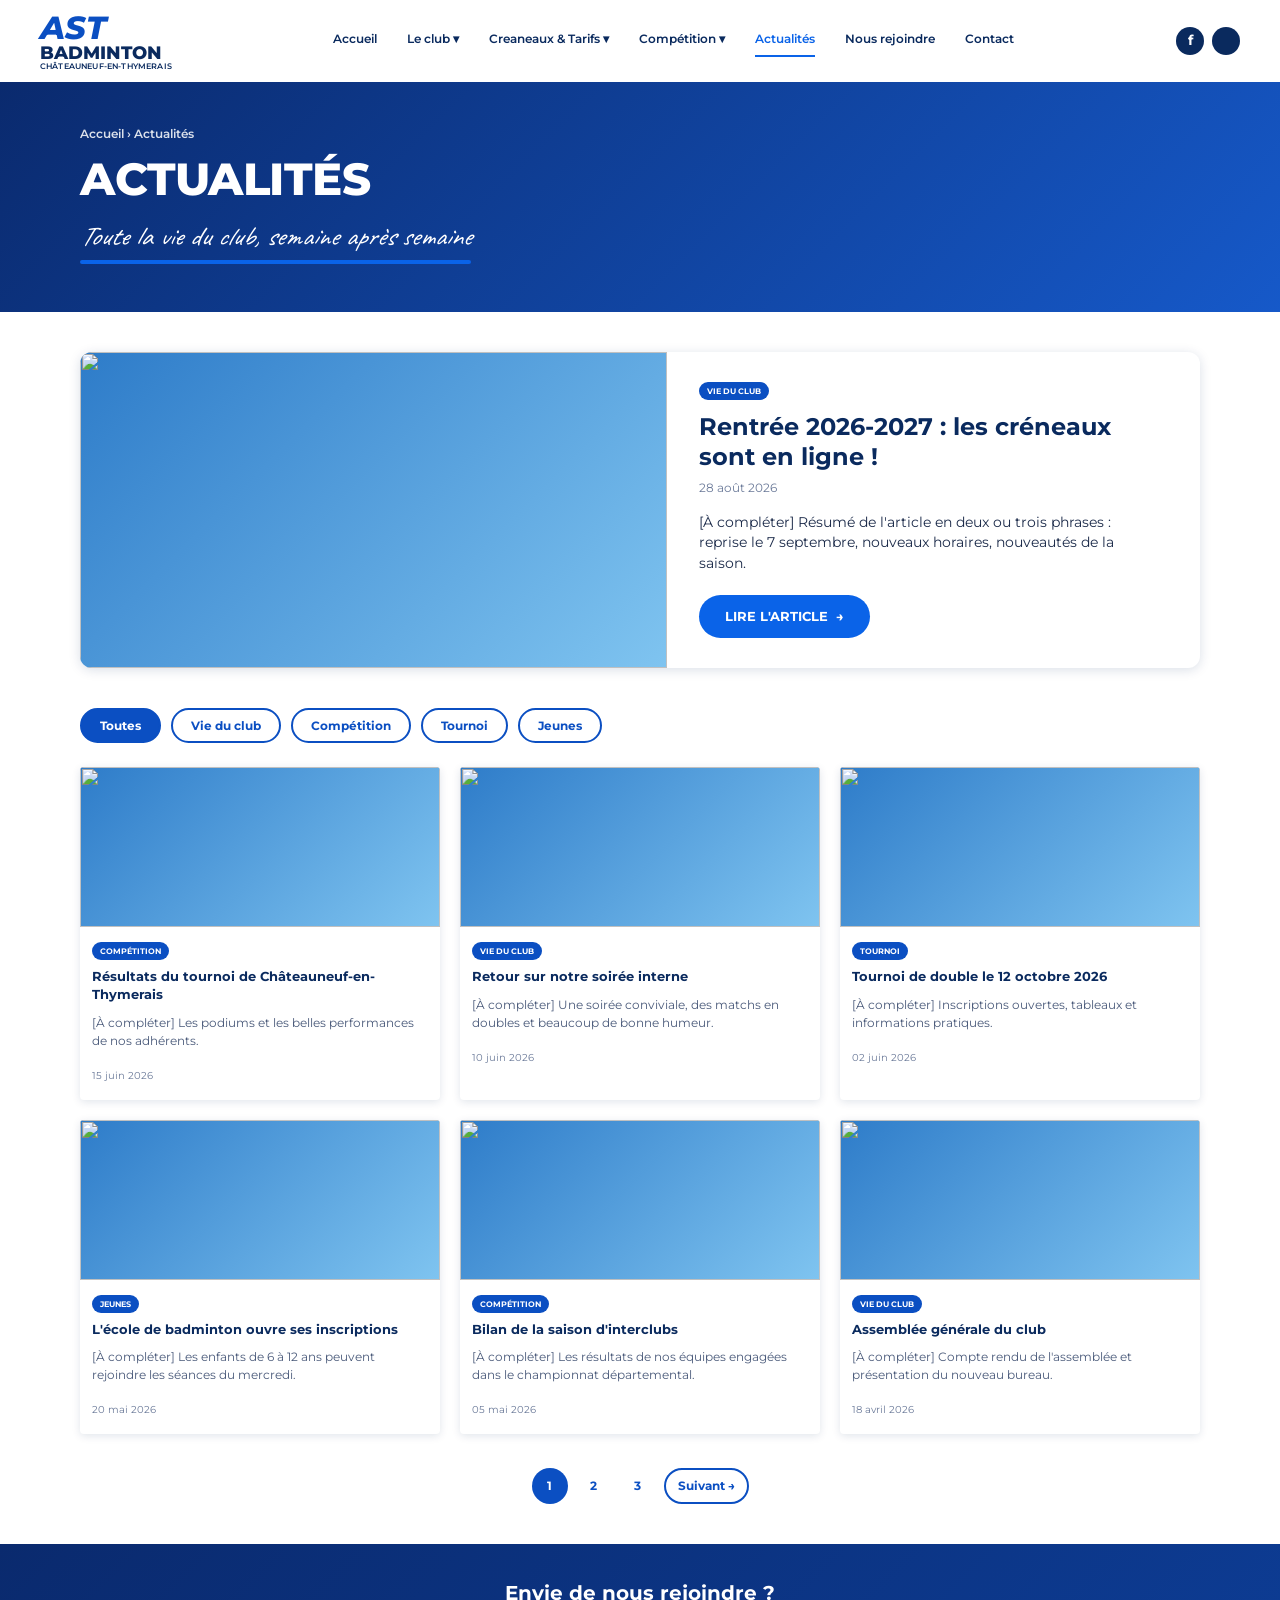
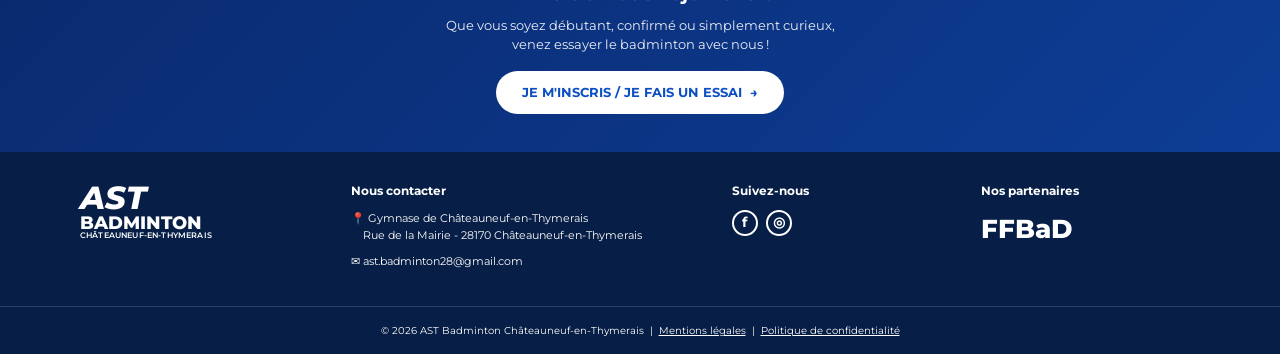
==== actualites.html @ b8cf5dce "ast bad" ====
<!DOCTYPE html>
<html lang="fr">
<head>
  <meta charset="UTF-8">
  <meta name="viewport" content="width=device-width, initial-scale=1">
  <title>AST Badminton – Châteauneuf-en-Thymerais</title>
  <link rel="preconnect" href="https://fonts.googleapis.com">
  <link rel="preconnect" href="https://fonts.gstatic.com" crossorigin>
  <link href="https://fonts.googleapis.com/css2?family=Montserrat:ital,wght@0,400;0,600;0,700;0,800;1,800&family=Caveat:wght@500;700&display=swap" rel="stylesheet">
  <link rel="stylesheet" href="style.css">
</head>
<body>

  <!-- ===== HEADER ===== -->
  <header class="header">
    <a href="#" class="logo">
      <span class="logo-text">
        <strong>AST</strong>
        <em>BADMINTON</em>
        <small>CHÂTEAUNEUF-EN-THYMERAIS</small>
      </span>
    </a>
    <nav class="nav">
      <a href="/index.html" >Accueil</a>
      <li class="dropdown">
        <a href="./leClub.html" class="dropbtn">Le club ▾</a>
        <ul class="dropdown-content">
          <li><a href="/historique.html">Historique</a></li>
          <li><a href="/equipe.html">L'équipe</a></li>
        </ul>
      </li>
      <li class="dropdown">
        <a href="cr-reguliers.html" class="dropbtn">Creaneaux & Tarifs ▾</a>
        <ul class="dropdown-content">
          <li><a href="/cr-reguliers.html">Créneaux réguliers</a></li>
          <li><a href="/cr-specifiques.html">Créneaux spécifiques</a></li>
          <li><a href="/tarifs.html">Tarifs</a></li>
        </ul>
      </li>
      <a href="/competition.html">Compétition ▾</a>
      <a href="/actualites.html" class="active">Actualités</a>
      <a href="/nousRejoindre.html">Nous rejoindre</a>
      <a href="/contact.html">Contact</a>
    </nav>
    <div class="socials">
      <a href="#" aria-label="Facebook">f</a>
      <a href="#" aria-label="Instagram"></a>
    </div>
  </header>

   <!-- ===== BANDEAU DE PAGE ===== -->
  <section class="page-hero">
    <div class="container">
      <p class="breadcrumb"><a href="index.html">Accueil</a> › Actualités</p>
      <h1>ACTUALITÉS</h1>
      <p class="page-hero-script">Toute la vie du club, semaine après semaine</p>
    </div>
  </section>
 
  <!-- ===== À LA UNE ===== -->
  <section class="featured container">
    <article class="featured-card">
      <img src="images/news1.jpg" alt="">
      <div class="featured-body">
        <span class="tag">VIE DU CLUB</span>
        <h2>Rentrée 2026-2027 : les créneaux sont en ligne !</h2>
        <time datetime="2026-08-28">28 août 2026</time>
        <p>[À compléter] Résumé de l'article en deux ou trois phrases : reprise le 7 septembre, nouveaux horaires, nouveautés de la saison.</p>
        <a href="cr-reguliers.html" class="btn btn-primary">LIRE L'ARTICLE &nbsp;→</a>
      </div>
    </article>
  </section>
 
  <!-- ===== FILTRES + LISTE ===== -->
  <section class="news-page container">
    <div class="filters" role="group" aria-label="Filtrer les actualités par catégorie">
      <button type="button" class="filter is-active" data-filter="all">Toutes</button>
      <button type="button" class="filter" data-filter="vie-du-club">Vie du club</button>
      <button type="button" class="filter" data-filter="competition">Compétition</button>
      <button type="button" class="filter" data-filter="tournoi">Tournoi</button>
      <button type="button" class="filter" data-filter="jeunes">Jeunes</button>
    </div>
 
    <div class="news-grid news-grid-3" id="news-list">
      <article class="card" data-category="competition">
        <img src="images/news2.jpg" alt="">
        <div class="card-body">
          <span class="tag">COMPÉTITION</span>
          <h4>Résultats du tournoi de Châteauneuf-en-Thymerais</h4>
          <p class="card-text">[À compléter] Les podiums et les belles performances de nos adhérents.</p>
          <time datetime="2026-06-15">15 juin 2026</time>
        </div>
      </article>
      <article class="card" data-category="vie-du-club">
        <img src="images/news3.jpg" alt="">
        <div class="card-body">
          <span class="tag">VIE DU CLUB</span>
          <h4>Retour sur notre soirée interne</h4>
          <p class="card-text">[À compléter] Une soirée conviviale, des matchs en doubles et beaucoup de bonne humeur.</p>
          <time datetime="2026-06-10">10 juin 2026</time>
        </div>
      </article>
      <article class="card" data-category="tournoi">
        <img src="images/news4.jpg" alt="">
        <div class="card-body">
          <span class="tag">TOURNOI</span>
          <h4>Tournoi de double le 12 octobre 2026</h4>
          <p class="card-text">[À compléter] Inscriptions ouvertes, tableaux et informations pratiques.</p>
          <time datetime="2026-06-02">02 juin 2026</time>
        </div>
      </article>
      <article class="card" data-category="jeunes">
        <img src="images/news5.jpg" alt="">
        <div class="card-body">
          <span class="tag">JEUNES</span>
          <h4>L'école de badminton ouvre ses inscriptions</h4>
          <p class="card-text">[À compléter] Les enfants de 6 à 12 ans peuvent rejoindre les séances du mercredi.</p>
          <time datetime="2026-05-20">20 mai 2026</time>
        </div>
      </article>
      <article class="card" data-category="competition">
        <img src="images/news6.jpg" alt="">
        <div class="card-body">
          <span class="tag">COMPÉTITION</span>
          <h4>Bilan de la saison d'interclubs</h4>
          <p class="card-text">[À compléter] Les résultats de nos équipes engagées dans le championnat départemental.</p>
          <time datetime="2026-05-05">05 mai 2026</time>
        </div>
      </article>
      <article class="card" data-category="vie-du-club">
        <img src="images/news7.jpg" alt="">
        <div class="card-body">
          <span class="tag">VIE DU CLUB</span>
          <h4>Assemblée générale du club</h4>
          <p class="card-text">[À compléter] Compte rendu de l'assemblée et présentation du nouveau bureau.</p>
          <time datetime="2026-04-18">18 avril 2026</time>
        </div>
      </article>
    </div>
 
    <p class="no-result" id="no-result" hidden>Aucune actualité dans cette catégorie pour le moment.</p>
 
    <nav class="pagination" aria-label="Pagination des actualités">
      <a href="#" class="page is-current" aria-current="page">1</a>
      <a href="#" class="page">2</a>
      <a href="#" class="page">3</a>
      <a href="#" class="page page-next">Suivant →</a>
    </nav>
  </section>
 
  <!-- ===== APPEL À L'ACTION ===== -->
  <section class="cta">
    <h2>Envie de nous rejoindre ?</h2>
    <p>Que vous soyez débutant, confirmé ou simplement curieux,<br>venez essayer le badminton avec nous !</p>
    <a href="nousRejoindre.html" class="btn btn-white">JE M'INSCRIS / JE FAIS UN ESSAI &nbsp;→</a>
  </section>
 
  <!-- ===== FOOTER ===== -->
  <footer class="footer">
    <div class="container footer-grid">
      <a href="index.html" class="logo logo-light">
        <span class="logo-text"><strong>AST</strong><em>BADMINTON</em><small>CHÂTEAUNEUF-EN-THYMERAIS</small></span>
      </a>
      <div>
        <h5>Nous contacter</h5>
        <p>📍 Gymnase de Châteauneuf-en-Thymerais<br>&nbsp;&nbsp;&nbsp;&nbsp;Rue de la Mairie - 28170 Châteauneuf-en-Thymerais</p>
        <p>✉ ast.badminton28@gmail.com</p>
      </div>
      <div>
        <h5>Suivez-nous</h5>
        <div class="socials socials-light"><a href="#">f</a><a href="#">◎</a></div>
      </div>
      <div class="partners">
        <h5>Nos partenaires</h5>
        <strong>FFBaD</strong>
      </div>
    </div>
    <div class="legal">
      © 2026 AST Badminton Châteauneuf-en-Thymerais &nbsp;|&nbsp; <a href="#">Mentions légales</a> &nbsp;|&nbsp; <a href="#">Politique de confidentialité</a>
    </div>
  </footer>
 
  <!-- ===== FILTRE DES ACTUALITÉS ===== -->
  <script>
    (function () {
      var buttons = document.querySelectorAll('.filter');
      var cards = document.querySelectorAll('#news-list .card');
      var empty = document.getElementById('no-result');
 
      buttons.forEach(function (btn) {
        btn.addEventListener('click', function () {
          var f = btn.getAttribute('data-filter');
          var visible = 0;
 
          buttons.forEach(function (b) { b.classList.remove('is-active'); });
          btn.classList.add('is-active');
 
          cards.forEach(function (card) {
            var show = f === 'all' || card.getAttribute('data-category') === f;
            card.hidden = !show;
            if (show) visible++;
          });
          empty.hidden = visible !== 0;
        });
      });
    })();
  </script>
 
</body>
</html>
---- style.css ----
:root {
  --blue: #0b4fc2;
  --blue-bright: #0a63e8;
  --navy: #0a2a5e;
  --navy-dark: #071e46;
  --light: #eaf3fd;
  --text: #1c2b4a;
  --white: #fff;
}

* { box-sizing: border-box; margin: 0; padding: 0; }
html { scroll-behavior: smooth; }
body {
  font-family: "Montserrat", Arial, sans-serif;
  color: var(--text);
  background: var(--white);
  line-height: 1.5;
}
a { color: inherit; text-decoration: none; }
img { display: block; max-width: 100%; }
.container { width: min(1120px, 92%); margin-inline: auto; }

/* ===== HEADER ===== */
.header {
  display: flex; align-items: center; justify-content: space-between;
  gap: 24px; padding: 12px 40px; background: var(--white);
}
.logo { display: flex; align-items: center; gap: 8px; color: var(--navy); }
.logo-icon { font-size: 2.4rem; }
.logo-text { display: flex; flex-direction: column; line-height: 1; }
.logo-text strong { font-size: 2rem; font-style: italic; font-weight: 800; color: var(--blue); }
.logo-text em { font-style: normal; font-weight: 800; font-size: 1.1rem; }
.logo-text small { font-size: .5rem; font-weight: 600; letter-spacing: .02em; }
.logo-light { color: #fff; }
.logo-light .logo-text strong { color: #fff; }
.logo-img { width: clamp(44px, 6vw, 64px); height: auto; }

.nav { display: flex; gap: 30px; font-size: .78rem; font-weight: 600; color: var(--navy); }
.nav a { padding: 6px 0; border-bottom: 2px solid transparent; }
.nav a.active { color: var(--blue-bright); border-color: var(--blue-bright); }
.nav a:hover { color: var(--blue-bright); }

.socials { display: flex; gap: 8px; }
.socials a {
  width: 28px; height: 28px; border-radius: 50%;
  background: var(--navy); color: #fff;
  display: grid; place-items: center; font-weight: 700; font-size: .9rem;
}
.socials-light a { background: transparent; border: 2px solid #fff; width: 26px; height: 26px; }

/* ===== HERO ===== */
.hero {
  min-height: 390px;
  display: flex; align-items: center;
  padding: 0 56px;
  color: #fff;
  background:
    linear-gradient(90deg, rgba(10, 42, 110, .9) 0%, rgba(49, 82, 139, 0.231) 60%, rgba(250, 252, 255, 0) 100%),
    url("images/photo-groupe.jpeg") center/cover no-repeat,
    linear-gradient(135deg, #0a2a6e, #1659c9);
}
.hero-small { font-size: 1.3rem; font-weight: 700; letter-spacing: .02em; }
.hero h1 { font-size: 3.6rem; font-weight: 800; line-height: 1; letter-spacing: -.01em; }
.hero-city { font-size: 1.4rem; font-weight: 700; margin-top: 6px; }
.hero-script {
  font-family: "Caveat", cursive; font-size: 2rem; line-height: 1.1;
  margin: 26px 0 22px; font-style: italic; transform: rotate(-4deg); transform-origin: left;
  padding-bottom: 12px; position: relative; display: inline-block;
}
.hero-script::after {
  content: ""; position: absolute; left: 20px; right: 0; bottom: 0;
  height: 4px; border-radius: 4px; background: var(--blue-bright);
}
.hero-content { display: flex; flex-direction: column; align-items: flex-start; }

/* ===== BOUTONS ===== */
.btn {
  display: inline-block; padding: 12px 26px; border-radius: 999px;
  font-size: .8rem; font-weight: 700; transition: transform .15s, box-shadow .15s;
}
.btn:hover { transform: translateY(-2px); }
.btn-primary { background: var(--blue-bright); color: #fff; }
.btn-outline { border: 2px solid var(--blue); color: var(--blue); }
.btn-white { background: #fff; color: var(--blue); }
.btn:focus-visible, a:focus-visible { outline: 3px solid #7fb4ff; outline-offset: 2px; }

/* ===== TITRES DE SECTION ===== */
.section-title {
  display: flex; align-items: center; gap: 10px;
  color: var(--blue); font-size: 1.3rem; font-weight: 800;
}
.section-title .ico { font-size: 1.8rem; }
.line { display: inline-block; width: 22px; height: 3px; background: var(--blue); }

/* ===== LE CLUB ===== */
.club {
  display: grid; grid-template-columns: 1.05fr 0.9fr 1fr;
  gap: 40px; align-items: start; padding: 40px 0;
}
.club-text h3 { color: var(--navy); font-size: 1.35rem; margin: 22px 0 12px; line-height: 1.25; }
.club-text p { font-size: .82rem; margin-bottom: 24px; max-width: 340px; }

.club-photo { position: relative; border-radius: 12px; overflow: hidden; height: 280px; background: #28477e; }
.club-photo img { width: 100%; height: 100%; object-fit: cover; }
.club-photo figcaption {
  position: absolute; inset: auto 0 0 0; padding: 60px 18px 16px;
  background: linear-gradient(transparent, rgba(0,0,0,.75));
  color: #fff; font-family: "Caveat", cursive; font-size: 1.7rem; line-height: 1.1;
}

.events { background: var(--light); border-radius: 14px; padding: 18px; }
.events-title { display: flex; align-items: center; gap: 10px; color: var(--navy); font-size: .95rem; font-weight: 800; margin-bottom: 12px; }
.event {
  display: flex; gap: 14px; align-items: center;
  background: #fff; border-radius: 8px; padding: 10px; margin-bottom: 10px;
}
.date {
  flex: none; width: 48px; height: 50px; border-radius: 6px;
  background: var(--blue); color: #fff; text-align: center;
  font-size: .6rem; font-weight: 700; padding-top: 4px; line-height: 1.1;
}
.date b { display: block; font-size: 1.25rem; }
.event h4 { color: var(--navy); font-size: .82rem; }
.event p { font-size: .7rem; color: #4a5a7a; }
.events-link { display: block; text-align: center; color: var(--blue); font-size: .75rem; font-weight: 700; margin-top: 14px; }

/* ===== ATOUTS ===== */
.features { background: var(--light); padding: 24px 0; }
.features-grid { display: grid; grid-template-columns: repeat(5, 1fr); text-align: center; }
.features-grid div {
  padding: 8px 14px; font-size: .78rem; font-weight: 600; color: var(--navy);
  border-right: 1px solid #c8d8ee;
}
.features-grid div:last-child { border: none; }
.features-grid span { display: block; font-size: 2.2rem; margin-bottom: 8px; }

/* ===== ACTUALITÉS ===== */
.news { padding: 30px 0 36px; }
.news-head { display: flex; justify-content: space-between; align-items: center; margin-bottom: 18px; }
.small-link { color: var(--blue); font-size: .72rem; font-weight: 600; }
.news-grid { display: grid; grid-template-columns: repeat(4, 1fr); gap: 20px; }
.card { background: #fff; box-shadow: 0 2px 8px rgba(10,42,94,.12); border-radius: 4px; overflow: hidden; }
.card img { width: 100%; height: 96px; object-fit: cover; background: linear-gradient(135deg, #2e7cc9, #7fc4f0); }
.card-body { padding: 10px 12px 14px; }
.tag {
  display: inline-block; background: var(--blue); color: #fff;
  font-size: .5rem; font-weight: 700; padding: 3px 8px; border-radius: 999px; margin-bottom: 8px;
}
.card h4 { color: var(--navy); font-size: .82rem; line-height: 1.35; margin-bottom: 10px; }
.card time { font-size: .65rem; color: #6b7a99; }

/* ===== APPEL À L'ACTION ===== */
.cta {
  text-align: center; color: #fff; padding: 34px 20px 38px;
  background: linear-gradient(135deg, #0a2a6e, #0d3d96);
}
.cta h2 { font-size: 1.25rem; margin-bottom: 8px; }
.cta p { font-size: .8rem; margin-bottom: 16px; opacity: .92; }

/* ===== FOOTER ===== */
.footer { background: var(--navy-dark); color: #fff; }
.footer-grid {
  display: grid; grid-template-columns: 1.1fr 1.6fr 1fr 1fr; gap: 30px;
  padding: 30px 0 26px; align-items: start;
}
.footer h5 { font-size: .75rem; margin-bottom: 10px; }
.footer p { font-size: .7rem; margin-bottom: 10px; }
.partners strong { display: inline-block; font-size: 1.6rem; font-weight: 800; color: #fff; }
.legal {
  border-top: 1px solid rgba(255,255,255,.15);
  text-align: center; padding: 16px; font-size: .62rem;
}
.legal a { text-decoration: underline; }

/* ===== RESPONSIVE ===== */
@media (max-width: 1000px) {
  .nav { display: none; }
  .club { grid-template-columns: 1fr; }
  .club-text p { max-width: none; }
  .features-grid { grid-template-columns: repeat(2, 1fr); gap: 16px; }
  .features-grid div { border: none; }
  .news-grid { grid-template-columns: repeat(2, 1fr); }
  .footer-grid { grid-template-columns: 1fr 1fr; }
}
@media (max-width: 600px) {
  .header { padding: 12px 20px; }
  .hero { padding: 0 24px; }
  .hero h1 { font-size: 2.4rem; }
  .news-grid, .footer-grid { grid-template-columns: 1fr; }
}
@media (prefers-reduced-motion: reduce) {
  * { transition: none !important; scroll-behavior: auto !important; }
}


.dropdown {
  position: relative;
  display: flex;
  align-items: center;
  list-style: none;
}

.dropdown-content {
  display: none;
  position: absolute;
  top: 100%;
  left: 0;
  min-width: 160px;
  margin: 0;
  padding: 0;
  list-style: none;
  background: #fff;
  box-shadow: 0 4px 10px rgba(0, 0, 0, 0.15);
  z-index: 100;
}

.dropdown-content a {
  display: block;
  padding: 10px 16px;
  color: #222;
  text-decoration: none;
}

.dropdown-content a:hover {
  background: #f0f0f0;
}

/* Affichage au survol et au clavier (Tab) */
.dropdown:hover .dropdown-content,
.dropdown:focus-within .dropdown-content {
  display: block;
}

/* =====================================================
   PAGES INTERNES (historique, équipe...)
   À coller à la fin de style.css
   ===================================================== */

/* ===== BANDEAU DE PAGE ===== */
.page-hero {
  color: #fff;
  padding: 44px 0 48px;
  background: linear-gradient(135deg, #0a2a6e, #1659c9);
}
.breadcrumb { font-size: .72rem; font-weight: 600; opacity: .85; margin-bottom: 14px; }
.breadcrumb a:hover { text-decoration: underline; }
.page-hero h1 { font-size: 2.8rem; font-weight: 800; line-height: 1; letter-spacing: -.01em; }
.page-hero-script {
  font-family: "Caveat", cursive; font-size: 1.7rem; font-style: italic;
  margin-top: 14px; display: inline-block; padding-bottom: 8px; position: relative;
}
.page-hero-script::after {
  content: ""; position: absolute; left: 0; right: 0; bottom: 0;
  height: 4px; border-radius: 4px; background: var(--blue-bright);
}

/* ===== INTRODUCTION ===== */
.intro {
  display: grid; grid-template-columns: 1.1fr 1fr; gap: 40px;
  align-items: center; padding: 44px 0;
}
.intro-text h3 { color: var(--navy); font-size: 1.35rem; margin: 22px 0 12px; line-height: 1.25; }
.intro-text p { font-size: .85rem; margin-bottom: 14px; max-width: 480px; }
.intro-photo { position: relative; border-radius: 12px; overflow: hidden; height: 300px; background: #28477e; }
.intro-photo img { width: 100%; height: 100%; object-fit: cover; }
.intro-photo figcaption {
  position: absolute; inset: auto 0 0 0; padding: 50px 18px 14px;
  background: linear-gradient(transparent, rgba(0,0,0,.75));
  color: #fff; font-family: "Caveat", cursive; font-size: 1.5rem; line-height: 1.1;
}

/* ===== FRISE CHRONOLOGIQUE ===== */
.timeline-section { background: var(--light); padding: 40px 0 48px; }
.timeline {
  list-style: none; position: relative; margin-top: 28px; padding-left: 8px;
}
.timeline::before {
  content: ""; position: absolute; top: 6px; bottom: 6px; left: 96px;
  width: 3px; background: var(--blue); border-radius: 3px;
}
.timeline-item {
  display: grid; grid-template-columns: 80px 1fr; gap: 36px;
  align-items: start; position: relative; margin-bottom: 18px;
}
.timeline-item::before {
  content: ""; position: absolute; left: 88px; top: 12px;
  width: 15px; height: 15px; border-radius: 50%;
  background: #fff; border: 3px solid var(--blue-bright);
}
.timeline-date { color: var(--blue); font-weight: 800; font-size: 1.15rem; padding-top: 6px; text-align: right; }
.timeline-card {
  background: #fff; border-radius: 8px; padding: 14px 18px; margin-left: 12px;
  box-shadow: 0 2px 8px rgba(10,42,94,.12);
}
.timeline-card h4 { color: var(--navy); font-size: .95rem; margin-bottom: 4px; }
.timeline-card p { font-size: .8rem; color: #4a5a7a; }

/* ===== ÉQUIPE ===== */
.team { padding: 40px 0; }
.team-alt { background: var(--light); }
.team-intro { font-size: .85rem; margin: 14px 0 24px; max-width: 640px; }
.team-grid { display: grid; grid-template-columns: repeat(4, 1fr); gap: 20px; }
.member {
  background: #fff; border-radius: 4px; overflow: hidden;
  box-shadow: 0 2px 8px rgba(10,42,94,.12);
}
.member img {
  width: 100%; height: 190px; object-fit: cover;
  background: linear-gradient(135deg, #2e7cc9, #7fc4f0);
}
.member-body { padding: 12px 14px 16px; }
.member h4 { color: var(--navy); font-size: .9rem; margin-bottom: 6px; }
.member .tag { margin-bottom: 8px; }
.member p { font-size: .75rem; color: #4a5a7a; }
.inline-link { color: var(--blue); font-weight: 700; text-decoration: underline; }

/* ===== RESPONSIVE PAGES INTERNES ===== */
@media (max-width: 1000px) {
  .intro { grid-template-columns: 1fr; }
  .team-grid { grid-template-columns: repeat(2, 1fr); }
}
@media (max-width: 600px) {
  .page-hero h1 { font-size: 2rem; }
  .team-grid { grid-template-columns: 1fr; }
  .timeline::before { left: 10px; }
  .timeline-item { grid-template-columns: 1fr; gap: 4px; padding-left: 32px; }
  .timeline-item::before { left: 3px; }
  .timeline-date { text-align: left; }
  .timeline-card { margin-left: 0; }
}

/* =====================================================
   PAGES CRÉNEAUX ET TARIFS
   À coller à la fin de style.css
   (après style-ajouts.css : .page-hero, .breadcrumb,
   .info... utilisent les styles déjà ajoutés)
   ===================================================== */

.section-intro { font-size: .85rem; margin: 14px 0 24px; max-width: 680px; }
.note { font-size: .7rem; font-style: italic; color: #6b7a99; margin-top: 14px; }

/* ===== PLANNING ===== */
.schedule { padding: 40px 0; }
.table-wrap { overflow-x: auto; border-radius: 10px; box-shadow: 0 2px 8px rgba(10,42,94,.12); }
.schedule-table { width: 100%; border-collapse: collapse; background: #fff; font-size: .82rem; min-width: 640px; }
.schedule-table thead th {
  background: var(--navy); color: #fff; text-align: left;
  padding: 12px 16px; font-size: .75rem; font-weight: 700;
}
.schedule-table td, .schedule-table tbody th {
  padding: 12px 16px; text-align: left; border-bottom: 1px solid #dbe6f5;
}
.schedule-table tbody th { color: var(--blue); font-weight: 800; }
.schedule-table tbody tr:nth-child(even) { background: var(--light); }
.schedule-table tbody tr:last-child td, .schedule-table tbody tr:last-child th { border-bottom: none; }
.schedule-table .tag { margin-bottom: 0; }

/* ===== BLOCS D'INFOS (partagés) ===== */
.info-section { background: var(--light); padding: 40px 0 44px; }
.info-grid { display: grid; grid-template-columns: repeat(4, 1fr); gap: 20px; margin-top: 24px; }
.info-card { background: #fff; border-radius: 8px; padding: 18px; box-shadow: 0 2px 8px rgba(10,42,94,.12); }
.info-card span { display: block; font-size: 1.9rem; margin-bottom: 8px; }
.info-card h4 { color: var(--navy); font-size: .9rem; margin-bottom: 6px; }
.info-card p { font-size: .76rem; color: #4a5a7a; }
.info-links { display: flex; flex-wrap: wrap; gap: 14px; margin-top: 28px; }

/* ===== CRÉNEAUX SPÉCIFIQUES ===== */
.special { padding: 40px 0; }
.special-grid { display: grid; grid-template-columns: repeat(3, 1fr); gap: 20px; }
.special-card {
  background: #fff; border-radius: 8px; padding: 20px;
  border-top: 4px solid var(--blue);
  box-shadow: 0 2px 8px rgba(10,42,94,.12);
}
.special-head { display: flex; align-items: center; gap: 14px; margin-bottom: 12px; }
.special-icon {
  flex: none; width: 48px; height: 48px; border-radius: 50%;
  background: var(--light); display: grid; place-items: center; font-size: 1.5rem;
}
.special-head h4 { color: var(--navy); font-size: .95rem; margin-bottom: 4px; }
.special-head .tag { margin-bottom: 0; }
.special-card > p { font-size: .78rem; color: #4a5a7a; margin-bottom: 12px; }
.special-details { list-style: none; font-size: .74rem; border-top: 1px solid #dbe6f5; padding-top: 10px; }
.special-details li { margin-bottom: 4px; }
.special-details b { color: var(--blue); }

/* ===== TARIFS ===== */
.pricing { padding: 40px 0; }
.price-grid { display: grid; grid-template-columns: repeat(4, 1fr); gap: 20px; align-items: stretch; }
.price-card {
  position: relative; background: #fff; border-radius: 10px; padding: 24px 20px;
  border: 2px solid #dbe6f5; box-shadow: 0 2px 8px rgba(10,42,94,.08);
  transition: background .15s, border-color .15s, color .15s;
}
.price-card h4 { color: var(--navy); font-size: 1.05rem; margin-bottom: 6px; }
.price-card .tag { margin-bottom: 0; }
.price { color: var(--navy); font-size: .8rem; margin: 16px 0 14px; }
.price b { color: var(--blue); font-size: 2rem; font-weight: 800; }
.price-card ul { list-style: none; font-size: .76rem; border-top: 1px solid #dbe6f5; padding-top: 12px; }
.price-card li { padding-left: 20px; position: relative; margin-bottom: 8px; }
.price-card li::before { content: "✓"; position: absolute; left: 0; color: var(--blue-bright); font-weight: 800; }
.price-card:hover { background: var(--navy); border-color: var(--navy); color: #fff; }
.price-card:hover h4, .price-card:hover .price, .price-card:hover .price b { color: #fff; }
.price-card:hover .tag { background: var(--blue-bright); }
.price-card:hover ul { border-color: rgba(255,255,255,.2); }
.price-card:hover li::before { color: #7fb4ff; }
.price-badge {
  position: absolute; top: -12px; left: 20px; background: var(--blue-bright); color: #fff;
  font-size: .62rem; font-weight: 700; padding: 3px 12px; border-radius: 999px;
}

/* ===== RESPONSIVE ===== */
@media (max-width: 1000px) {
  .info-grid, .price-grid { grid-template-columns: repeat(2, 1fr); }
  .special-grid { grid-template-columns: repeat(2, 1fr); }
}
@media (max-width: 600px) {
  .info-grid, .price-grid, .special-grid { grid-template-columns: 1fr; }
}

/* =====================================================
   PAGE ACTUALITÉS
   À coller à la fin de style.css
   (après style-ajouts.css : utilise .page-hero et .breadcrumb)
   ===================================================== */

/* ===== À LA UNE ===== */
.featured { padding: 40px 0 10px; }
.featured-card {
  display: grid; grid-template-columns: 1.1fr 1fr; background: #fff;
  border-radius: 12px; overflow: hidden; box-shadow: 0 2px 12px rgba(10,42,94,.15);
}
.featured-card img {
  width: 100%; height: 100%; min-height: 280px; object-fit: cover;
  background: linear-gradient(135deg, #2e7cc9, #7fc4f0);
}
.featured-body { padding: 30px 32px; display: flex; flex-direction: column; align-items: flex-start; justify-content: center; }
.featured-body .tag { margin-bottom: 12px; }
.featured-body h2 { color: var(--navy); font-size: 1.5rem; line-height: 1.25; margin-bottom: 8px; }
.featured-body time { font-size: .72rem; color: #6b7a99; margin-bottom: 14px; }
.featured-body p { font-size: .85rem; margin-bottom: 22px; max-width: 420px; }

/* ===== FILTRES ===== */
.news-page { padding: 30px 0 40px; }
.filters { display: flex; flex-wrap: wrap; gap: 10px; margin-bottom: 24px; }
.filter {
  font-family: inherit; font-size: .75rem; font-weight: 700; cursor: pointer;
  padding: 8px 18px; border-radius: 999px;
  border: 2px solid var(--blue); background: #fff; color: var(--blue);
  transition: background .15s, color .15s;
}
.filter:hover { background: var(--light); }
.filter.is-active { background: var(--blue); color: #fff; }
.filter:focus-visible { outline: 3px solid #7fb4ff; outline-offset: 2px; }

/* ===== GRILLE ===== */
.news-grid-3 { grid-template-columns: repeat(3, 1fr); }
.news-grid-3 .card img { height: 160px; }
.card[hidden] { display: none; }
.card-text { font-size: .75rem; color: #4a5a7a; margin-bottom: 12px; }
.no-result { text-align: center; font-size: .85rem; color: #4a5a7a; padding: 30px 0; }

/* ===== PAGINATION ===== */
.pagination { display: flex; justify-content: center; gap: 8px; margin-top: 34px; }
.page {
  min-width: 36px; height: 36px; padding: 0 12px; border-radius: 999px;
  display: grid; place-items: center;
  font-size: .78rem; font-weight: 700; color: var(--blue); border: 2px solid transparent;
}
.page:hover { background: var(--light); }
.page.is-current { background: var(--blue); color: #fff; }
.page-next { border-color: var(--blue); }

/* ===== RESPONSIVE ===== */
@media (max-width: 1000px) {
  .featured-card { grid-template-columns: 1fr; }
  .featured-card img { min-height: 200px; height: 220px; }
  .news-grid-3 { grid-template-columns: repeat(2, 1fr); }
}
@media (max-width: 600px) {
  .featured-body { padding: 22px 20px; }
  .news-grid-3 { grid-template-columns: 1fr; }
}

/* =====================================================
   PAGES NOUS REJOINDRE ET CONTACT
   À coller à la fin de style.css
   (après style-ajouts.css et style-ajouts-2.css : utilise
   .page-hero, .info-card, .inline-link, .note, .small-link)
   ===================================================== */

/* ===== NOUS REJOINDRE : INTRO ===== */
.join-intro {
  display: grid; grid-template-columns: 1.1fr 1fr; gap: 40px;
  align-items: center; padding: 44px 0;
}
.join-intro-text h3 { color: var(--navy); font-size: 1.35rem; margin: 22px 0 12px; line-height: 1.25; }
.join-intro-text p { font-size: .85rem; margin-bottom: 14px; max-width: 480px; }
.join-buttons { display: flex; flex-wrap: wrap; gap: 14px; margin-top: 22px; }
.join-photo { position: relative; border-radius: 12px; overflow: hidden; height: 300px; background: #28477e; }
.join-photo img { width: 100%; height: 100%; object-fit: cover; }
.join-photo figcaption {
  position: absolute; inset: auto 0 0 0; padding: 50px 18px 14px;
  background: linear-gradient(transparent, rgba(0,0,0,.75));
  color: #fff; font-family: "Caveat", cursive; font-size: 1.5rem; line-height: 1.1;
}

/* ===== ÉTAPES ===== */
.steps-section { background: var(--light); padding: 40px 0 44px; }
.steps { list-style: none; display: grid; grid-template-columns: repeat(4, 1fr); gap: 20px; margin-top: 24px; }
.step {
  position: relative; background: #fff; border-radius: 8px; padding: 24px 18px 18px;
  box-shadow: 0 2px 8px rgba(10,42,94,.12);
}
.step-num {
  display: grid; place-items: center; width: 38px; height: 38px; border-radius: 50%;
  background: var(--blue); color: #fff; font-size: 1.1rem; font-weight: 800; margin-bottom: 12px;
}
.step h4 { color: var(--navy); font-size: .92rem; margin-bottom: 6px; }
.step p { font-size: .76rem; color: #4a5a7a; }

/* ===== DOSSIER ===== */
.file { padding: 40px 0; }
.file-grid { display: grid; grid-template-columns: repeat(3, 1fr); gap: 20px; margin-top: 24px; }
.file-grid .info-card {
  display: flex; flex-direction: column; align-items: flex-start;
  border: 2px solid #dbe6f5; box-shadow: none;
}
.file-grid .info-card p { margin-bottom: 14px; }
.file-grid .small-link { margin-top: auto; }

/* ===== FAQ ===== */
.faq-section { background: var(--light); padding: 40px 0 44px; }
.faq { margin-top: 24px; max-width: 820px; }
.faq details {
  background: #fff; border-radius: 8px; margin-bottom: 10px;
  box-shadow: 0 2px 8px rgba(10,42,94,.1); overflow: hidden;
}
.faq summary {
  cursor: pointer; list-style: none; padding: 14px 18px 14px 44px; position: relative;
  color: var(--navy); font-size: .85rem; font-weight: 700;
}
.faq summary::-webkit-details-marker { display: none; }
.faq summary::before {
  content: "+"; position: absolute; left: 16px; top: 50%; transform: translateY(-50%);
  width: 20px; height: 20px; border-radius: 50%; background: var(--blue); color: #fff;
  display: grid; place-items: center; font-size: 1rem; line-height: 1;
}
.faq details[open] summary::before { content: "–"; }
.faq summary:focus-visible { outline: 3px solid #7fb4ff; outline-offset: -3px; }
.faq details p { padding: 0 18px 16px 44px; font-size: .8rem; color: #4a5a7a; }

/* ===== CONTACT ===== */
.contact {
  display: grid; grid-template-columns: 1fr 1.2fr; gap: 48px;
  padding: 44px 0; align-items: start;
}
.contact-info .info-card, .contact-card { margin-top: 14px; }
.contact-info .section-title { margin-bottom: 8px; }
.contact-card { display: flex; gap: 16px; align-items: flex-start; }
.contact-card > span { flex: none; width: 46px; height: 46px; border-radius: 50%; background: var(--light); display: grid; place-items: center; font-size: 1.3rem; margin: 0; }

.contact-form { margin-top: 22px; }
.field { margin-bottom: 16px; flex: 1; }
.field-row { display: flex; gap: 16px; }
.field label { display: block; color: var(--navy); font-size: .75rem; font-weight: 700; margin-bottom: 6px; }
.field input, .field select, .field textarea {
  width: 100%; font: inherit; font-size: .85rem; color: var(--text);
  padding: 11px 14px; background: #fff;
  border: 2px solid #c8d8ee; border-radius: 8px;
  transition: border-color .15s, box-shadow .15s;
}
.field textarea { resize: vertical; min-height: 130px; }
.field input:focus, .field select:focus, .field textarea:focus {
  outline: none; border-color: var(--blue-bright); box-shadow: 0 0 0 3px rgba(10,99,232,.18);
}
.contact-form .btn { border: none; cursor: pointer; font-family: inherit; }
.form-error { color: #b3261e; font-size: .78rem; font-weight: 600; margin-bottom: 14px; }
.form-error[hidden] { display: none; }

/* ===== PLAN ===== */
.map-section { background: var(--light); padding: 40px 0 44px; }
.map-box {
  margin-top: 22px; background: #fff; border-radius: 12px; padding: 28px 30px;
  display: flex; justify-content: space-between; align-items: center; gap: 24px; flex-wrap: wrap;
  border-left: 6px solid var(--blue); box-shadow: 0 2px 8px rgba(10,42,94,.12);
}
.map-box h4 { color: var(--navy); font-size: 1.05rem; margin-bottom: 6px; }
.map-box p { font-size: .82rem; }

/* ===== RESPONSIVE ===== */
@media (max-width: 1000px) {
  .join-intro, .contact { grid-template-columns: 1fr; }
  .steps { grid-template-columns: repeat(2, 1fr); }
  .file-grid { grid-template-columns: 1fr; }
}
@media (max-width: 600px) {
  .steps { grid-template-columns: 1fr; }
  .field-row { flex-direction: column; gap: 0; }
  .map-box { padding: 22px 20px; }
}

/* =====================================================
   PAGE HISTORIQUE : 3 cartes côte à côte
   À coller à la fin de style.css (après style-ajouts-2.css)
   ===================================================== */
.info-grid.info-grid-3 { grid-template-columns: repeat(3, 1fr); }

@media (max-width: 1000px) {
  .info-grid.info-grid-3 { grid-template-columns: 1fr; }
}
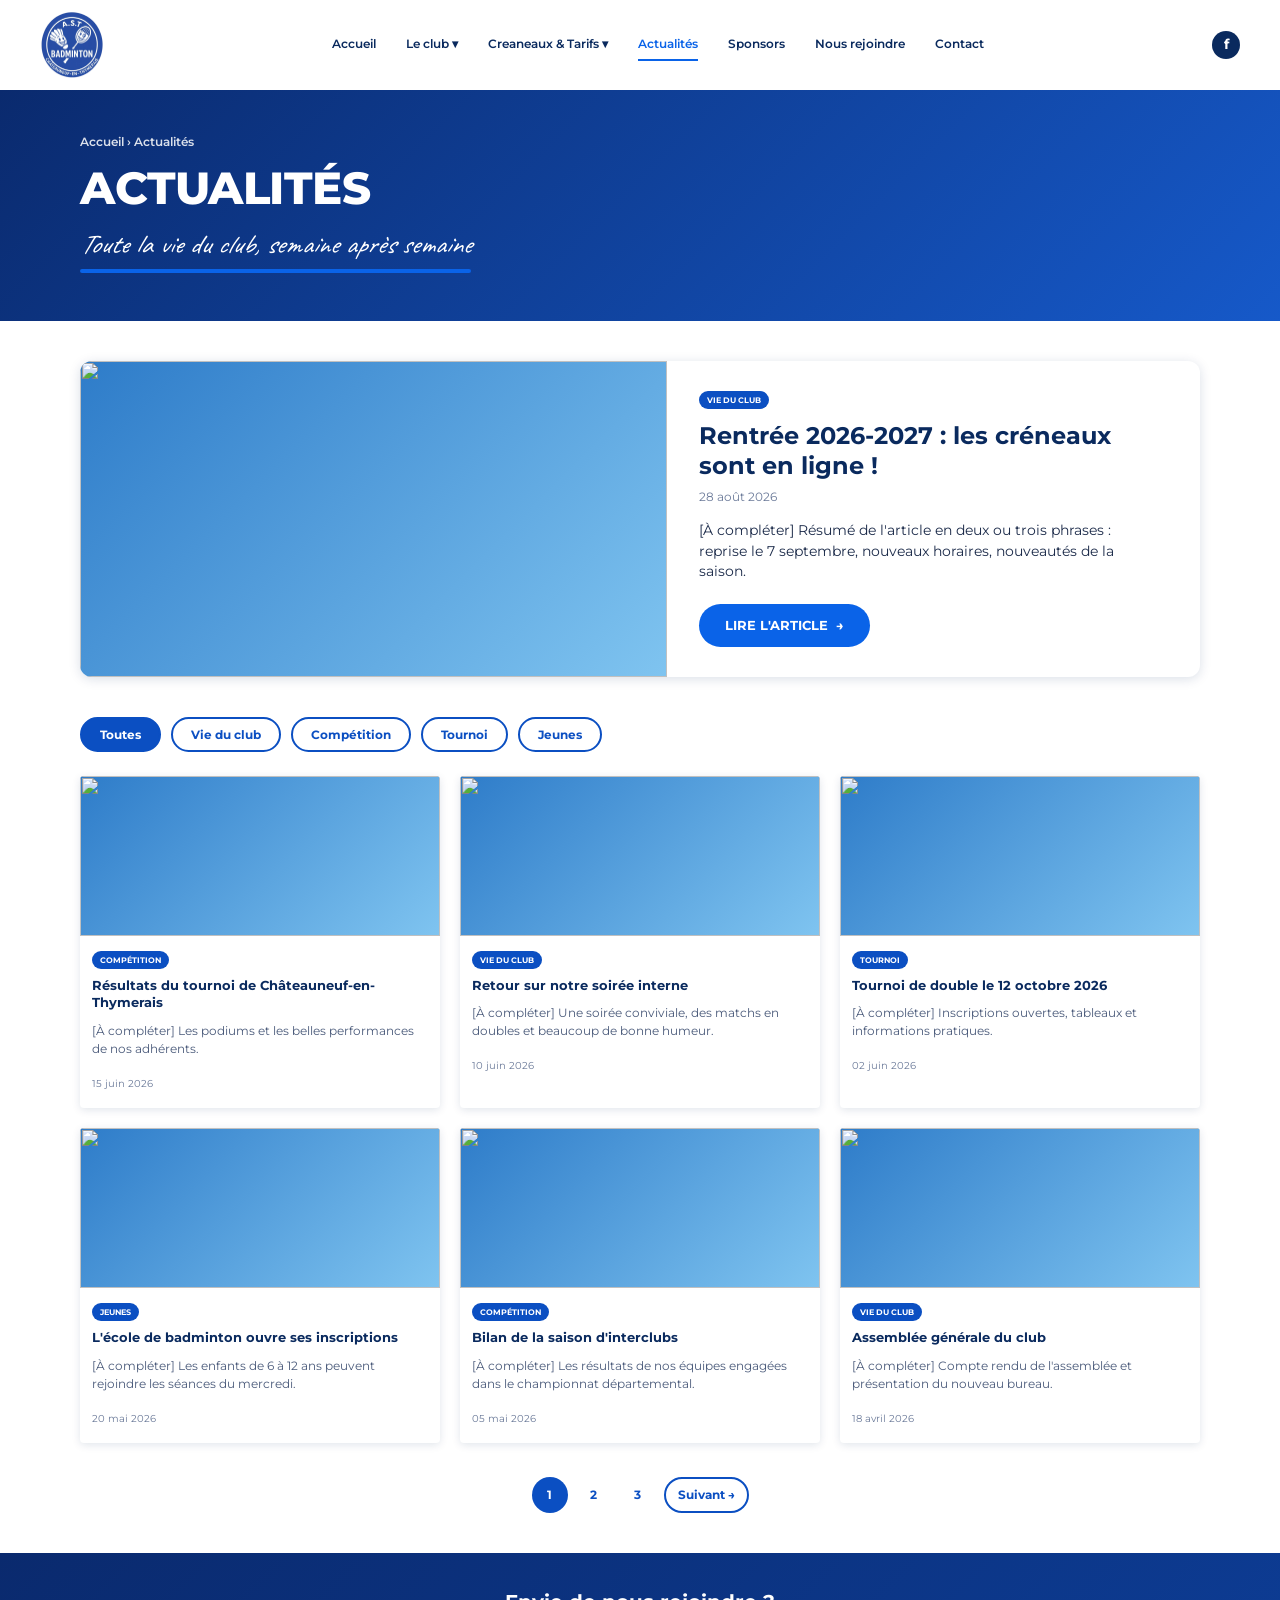
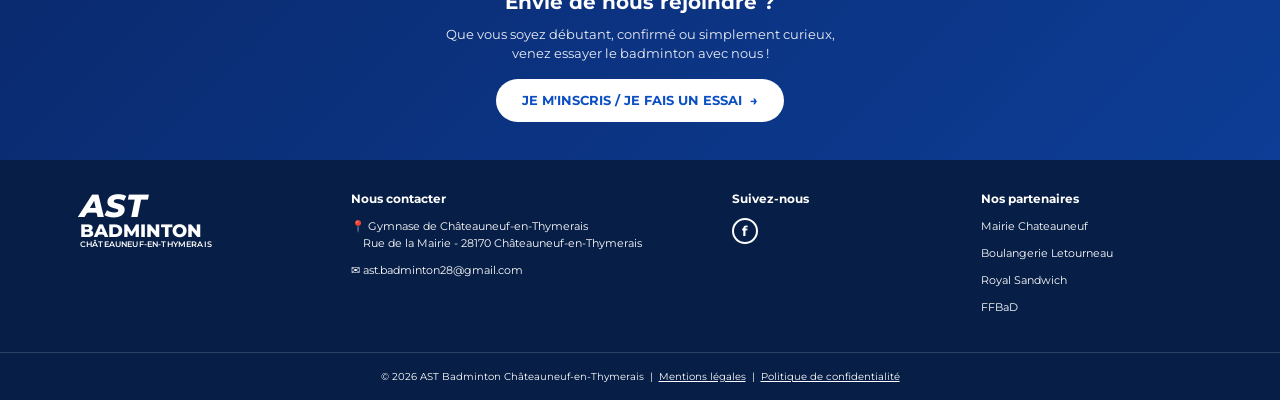
==== commit e7101776: "changements" ====
--- a/actualites.html
+++ b/actualites.html
@@ -1,211 +1,272 @@
-<!DOCTYPE html>
+<!doctype html>
 <html lang="fr">
-<head>
-  <meta charset="UTF-8">
-  <meta name="viewport" content="width=device-width, initial-scale=1">
-  <title>AST Badminton – Châteauneuf-en-Thymerais</title>
-  <link rel="preconnect" href="https://fonts.googleapis.com">
-  <link rel="preconnect" href="https://fonts.gstatic.com" crossorigin>
-  <link href="https://fonts.googleapis.com/css2?family=Montserrat:ital,wght@0,400;0,600;0,700;0,800;1,800&family=Caveat:wght@500;700&display=swap" rel="stylesheet">
-  <link rel="stylesheet" href="style.css">
-</head>
-<body>
-
-  <!-- ===== HEADER ===== -->
-  <header class="header">
-    <a href="#" class="logo">
-      <span class="logo-text">
-        <strong>AST</strong>
-        <em>BADMINTON</em>
-        <small>CHÂTEAUNEUF-EN-THYMERAIS</small>
-      </span>
-    </a>
-    <nav class="nav">
-      <a href="/index.html" >Accueil</a>
-      <li class="dropdown">
-        <a href="./leClub.html" class="dropbtn">Le club ▾</a>
-        <ul class="dropdown-content">
-          <li><a href="/historique.html">Historique</a></li>
-          <li><a href="/equipe.html">L'équipe</a></li>
-        </ul>
-      </li>
-      <li class="dropdown">
-        <a href="cr-reguliers.html" class="dropbtn">Creaneaux & Tarifs ▾</a>
-        <ul class="dropdown-content">
-          <li><a href="/cr-reguliers.html">Créneaux réguliers</a></li>
-          <li><a href="/cr-specifiques.html">Créneaux spécifiques</a></li>
-          <li><a href="/tarifs.html">Tarifs</a></li>
-        </ul>
-      </li>
-      <a href="/competition.html">Compétition ▾</a>
-      <a href="/actualites.html" class="active">Actualités</a>
-      <a href="/nousRejoindre.html">Nous rejoindre</a>
-      <a href="/contact.html">Contact</a>
-    </nav>
-    <div class="socials">
-      <a href="#" aria-label="Facebook">f</a>
-      <a href="#" aria-label="Instagram"></a>
-    </div>
-  </header>
-
-   <!-- ===== BANDEAU DE PAGE ===== -->
-  <section class="page-hero">
-    <div class="container">
-      <p class="breadcrumb"><a href="index.html">Accueil</a> › Actualités</p>
-      <h1>ACTUALITÉS</h1>
-      <p class="page-hero-script">Toute la vie du club, semaine après semaine</p>
-    </div>
-  </section>
- 
-  <!-- ===== À LA UNE ===== -->
-  <section class="featured container">
-    <article class="featured-card">
-      <img src="images/news1.jpg" alt="">
-      <div class="featured-body">
-        <span class="tag">VIE DU CLUB</span>
-        <h2>Rentrée 2026-2027 : les créneaux sont en ligne !</h2>
-        <time datetime="2026-08-28">28 août 2026</time>
-        <p>[À compléter] Résumé de l'article en deux ou trois phrases : reprise le 7 septembre, nouveaux horaires, nouveautés de la saison.</p>
-        <a href="cr-reguliers.html" class="btn btn-primary">LIRE L'ARTICLE &nbsp;→</a>
-      </div>
-    </article>
-  </section>
- 
-  <!-- ===== FILTRES + LISTE ===== -->
-  <section class="news-page container">
-    <div class="filters" role="group" aria-label="Filtrer les actualités par catégorie">
-      <button type="button" class="filter is-active" data-filter="all">Toutes</button>
-      <button type="button" class="filter" data-filter="vie-du-club">Vie du club</button>
-      <button type="button" class="filter" data-filter="competition">Compétition</button>
-      <button type="button" class="filter" data-filter="tournoi">Tournoi</button>
-      <button type="button" class="filter" data-filter="jeunes">Jeunes</button>
-    </div>
- 
-    <div class="news-grid news-grid-3" id="news-list">
-      <article class="card" data-category="competition">
-        <img src="images/news2.jpg" alt="">
-        <div class="card-body">
-          <span class="tag">COMPÉTITION</span>
-          <h4>Résultats du tournoi de Châteauneuf-en-Thymerais</h4>
-          <p class="card-text">[À compléter] Les podiums et les belles performances de nos adhérents.</p>
-          <time datetime="2026-06-15">15 juin 2026</time>
+  <head>
+    <meta charset="UTF-8" />
+    <meta name="viewport" content="width=device-width, initial-scale=1" />
+    <title>AST Badminton – Châteauneuf-en-Thymerais</title>
+    <link rel="preconnect" href="https://fonts.googleapis.com" />
+    <link rel="preconnect" href="https://fonts.gstatic.com" crossorigin />
+    <link
+      href="https://fonts.googleapis.com/css2?family=Montserrat:ital,wght@0,400;0,600;0,700;0,800;1,800&family=Caveat:wght@500;700&display=swap"
+      rel="stylesheet"
+    />
+    <link rel="stylesheet" href="style.css" />
+  </head>
+  <body>
+    <!-- ===== HEADER ===== -->
+    <header class="header">
+      <a href="#" class="logo">
+        <img
+          class="logo-img"
+          src="images/logo_ast.png"
+          alt="AST Badminton Châteauneuf-en-Thymerais"
+        />
+      </a>
+      <nav class="nav">
+        <a href="/index.html">Accueil</a>
+        <li class="dropdown">
+          <a href="./historique.html" class="dropbtn">Le club ▾</a>
+          <ul class="dropdown-content">
+            <li><a href="/historique.html">Historique</a></li>
+            <li><a href="/equipe.html">L'équipe</a></li>
+          </ul>
+        </li>
+        <li class="dropdown">
+          <a href="cr-reguliers.html" class="dropbtn">Creaneaux & Tarifs ▾</a>
+          <ul class="dropdown-content">
+            <li><a href="/cr-reguliers.html">Créneaux réguliers</a></li>
+            <li><a href="/cr-specifiques.html">Créneaux spécifiques</a></li>
+            <li><a href="/tarifs.html">Tarifs</a></li>
+          </ul>
+        </li>
+        <a href="/actualites.html" class="active">Actualités</a>
+        <a href="/sponsors.html">Sponsors</a>
+        <a href="/nousRejoindre.html">Nous rejoindre</a>
+        <a href="/contact.html">Contact</a>
+      </nav>
+      <div class="socials">
+        <a href="https://www.facebook.com/groups/1558583674450264/" target="_blank" aria-label="Facebook">f</a>
+      </div>
+    </header>
+
+    <!-- ===== BANDEAU DE PAGE ===== -->
+    <section class="page-hero">
+      <div class="container">
+        <p class="breadcrumb"><a href="index.html">Accueil</a> › Actualités</p>
+        <h1>ACTUALITÉS</h1>
+        <p class="page-hero-script">
+          Toute la vie du club, semaine après semaine
+        </p>
+      </div>
+    </section>
+
+    <!-- ===== À LA UNE ===== -->
+    <section class="featured container">
+      <article class="featured-card">
+        <img src="images/news1.jpg" alt="" />
+        <div class="featured-body">
+          <span class="tag">VIE DU CLUB</span>
+          <h2>Rentrée 2026-2027 : les créneaux sont en ligne !</h2>
+          <time datetime="2026-08-28">28 août 2026</time>
+          <p>
+            [À compléter] Résumé de l'article en deux ou trois phrases : reprise
+            le 7 septembre, nouveaux horaires, nouveautés de la saison.
+          </p>
+          <a href="cr-reguliers.html" class="btn btn-primary"
+            >LIRE L'ARTICLE &nbsp;→</a
+          >
         </div>
       </article>
-      <article class="card" data-category="vie-du-club">
-        <img src="images/news3.jpg" alt="">
-        <div class="card-body">
-          <span class="tag">VIE DU CLUB</span>
-          <h4>Retour sur notre soirée interne</h4>
-          <p class="card-text">[À compléter] Une soirée conviviale, des matchs en doubles et beaucoup de bonne humeur.</p>
-          <time datetime="2026-06-10">10 juin 2026</time>
-        </div>
-      </article>
-      <article class="card" data-category="tournoi">
-        <img src="images/news4.jpg" alt="">
-        <div class="card-body">
-          <span class="tag">TOURNOI</span>
-          <h4>Tournoi de double le 12 octobre 2026</h4>
-          <p class="card-text">[À compléter] Inscriptions ouvertes, tableaux et informations pratiques.</p>
-          <time datetime="2026-06-02">02 juin 2026</time>
-        </div>
-      </article>
-      <article class="card" data-category="jeunes">
-        <img src="images/news5.jpg" alt="">
-        <div class="card-body">
-          <span class="tag">JEUNES</span>
-          <h4>L'école de badminton ouvre ses inscriptions</h4>
-          <p class="card-text">[À compléter] Les enfants de 6 à 12 ans peuvent rejoindre les séances du mercredi.</p>
-          <time datetime="2026-05-20">20 mai 2026</time>
-        </div>
-      </article>
-      <article class="card" data-category="competition">
-        <img src="images/news6.jpg" alt="">
-        <div class="card-body">
-          <span class="tag">COMPÉTITION</span>
-          <h4>Bilan de la saison d'interclubs</h4>
-          <p class="card-text">[À compléter] Les résultats de nos équipes engagées dans le championnat départemental.</p>
-          <time datetime="2026-05-05">05 mai 2026</time>
-        </div>
-      </article>
-      <article class="card" data-category="vie-du-club">
-        <img src="images/news7.jpg" alt="">
-        <div class="card-body">
-          <span class="tag">VIE DU CLUB</span>
-          <h4>Assemblée générale du club</h4>
-          <p class="card-text">[À compléter] Compte rendu de l'assemblée et présentation du nouveau bureau.</p>
-          <time datetime="2026-04-18">18 avril 2026</time>
-        </div>
-      </article>
-    </div>
- 
-    <p class="no-result" id="no-result" hidden>Aucune actualité dans cette catégorie pour le moment.</p>
- 
-    <nav class="pagination" aria-label="Pagination des actualités">
-      <a href="#" class="page is-current" aria-current="page">1</a>
-      <a href="#" class="page">2</a>
-      <a href="#" class="page">3</a>
-      <a href="#" class="page page-next">Suivant →</a>
-    </nav>
-  </section>
- 
-  <!-- ===== APPEL À L'ACTION ===== -->
-  <section class="cta">
-    <h2>Envie de nous rejoindre ?</h2>
-    <p>Que vous soyez débutant, confirmé ou simplement curieux,<br>venez essayer le badminton avec nous !</p>
-    <a href="nousRejoindre.html" class="btn btn-white">JE M'INSCRIS / JE FAIS UN ESSAI &nbsp;→</a>
-  </section>
- 
-  <!-- ===== FOOTER ===== -->
-  <footer class="footer">
-    <div class="container footer-grid">
-      <a href="index.html" class="logo logo-light">
-        <span class="logo-text"><strong>AST</strong><em>BADMINTON</em><small>CHÂTEAUNEUF-EN-THYMERAIS</small></span>
-      </a>
-      <div>
-        <h5>Nous contacter</h5>
-        <p>📍 Gymnase de Châteauneuf-en-Thymerais<br>&nbsp;&nbsp;&nbsp;&nbsp;Rue de la Mairie - 28170 Châteauneuf-en-Thymerais</p>
-        <p>✉ ast.badminton28@gmail.com</p>
-      </div>
-      <div>
-        <h5>Suivez-nous</h5>
-        <div class="socials socials-light"><a href="#">f</a><a href="#">◎</a></div>
-      </div>
-      <div class="partners">
-        <h5>Nos partenaires</h5>
-        <strong>FFBaD</strong>
-      </div>
-    </div>
-    <div class="legal">
-      © 2026 AST Badminton Châteauneuf-en-Thymerais &nbsp;|&nbsp; <a href="#">Mentions légales</a> &nbsp;|&nbsp; <a href="#">Politique de confidentialité</a>
-    </div>
-  </footer>
- 
-  <!-- ===== FILTRE DES ACTUALITÉS ===== -->
-  <script>
-    (function () {
-      var buttons = document.querySelectorAll('.filter');
-      var cards = document.querySelectorAll('#news-list .card');
-      var empty = document.getElementById('no-result');
- 
-      buttons.forEach(function (btn) {
-        btn.addEventListener('click', function () {
-          var f = btn.getAttribute('data-filter');
-          var visible = 0;
- 
-          buttons.forEach(function (b) { b.classList.remove('is-active'); });
-          btn.classList.add('is-active');
- 
-          cards.forEach(function (card) {
-            var show = f === 'all' || card.getAttribute('data-category') === f;
-            card.hidden = !show;
-            if (show) visible++;
+    </section>
+
+    <!-- ===== FILTRES + LISTE ===== -->
+    <section class="news-page container">
+      <div
+        class="filters"
+        role="group"
+        aria-label="Filtrer les actualités par catégorie"
+      >
+        <button type="button" class="filter is-active" data-filter="all">
+          Toutes
+        </button>
+        <button type="button" class="filter" data-filter="vie-du-club">
+          Vie du club
+        </button>
+        <button type="button" class="filter" data-filter="competition">
+          Compétition
+        </button>
+        <button type="button" class="filter" data-filter="tournoi">
+          Tournoi
+        </button>
+        <button type="button" class="filter" data-filter="jeunes">
+          Jeunes
+        </button>
+      </div>
+
+      <div class="news-grid news-grid-3" id="news-list">
+        <article class="card" data-category="competition">
+          <img src="images/news2.jpg" alt="" />
+          <div class="card-body">
+            <span class="tag">COMPÉTITION</span>
+            <h4>Résultats du tournoi de Châteauneuf-en-Thymerais</h4>
+            <p class="card-text">
+              [À compléter] Les podiums et les belles performances de nos
+              adhérents.
+            </p>
+            <time datetime="2026-06-15">15 juin 2026</time>
+          </div>
+        </article>
+        <article class="card" data-category="vie-du-club">
+          <img src="images/news3.jpg" alt="" />
+          <div class="card-body">
+            <span class="tag">VIE DU CLUB</span>
+            <h4>Retour sur notre soirée interne</h4>
+            <p class="card-text">
+              [À compléter] Une soirée conviviale, des matchs en doubles et
+              beaucoup de bonne humeur.
+            </p>
+            <time datetime="2026-06-10">10 juin 2026</time>
+          </div>
+        </article>
+        <article class="card" data-category="tournoi">
+          <img src="images/news4.jpg" alt="" />
+          <div class="card-body">
+            <span class="tag">TOURNOI</span>
+            <h4>Tournoi de double le 12 octobre 2026</h4>
+            <p class="card-text">
+              [À compléter] Inscriptions ouvertes, tableaux et informations
+              pratiques.
+            </p>
+            <time datetime="2026-06-02">02 juin 2026</time>
+          </div>
+        </article>
+        <article class="card" data-category="jeunes">
+          <img src="images/news5.jpg" alt="" />
+          <div class="card-body">
+            <span class="tag">JEUNES</span>
+            <h4>L'école de badminton ouvre ses inscriptions</h4>
+            <p class="card-text">
+              [À compléter] Les enfants de 6 à 12 ans peuvent rejoindre les
+              séances du mercredi.
+            </p>
+            <time datetime="2026-05-20">20 mai 2026</time>
+          </div>
+        </article>
+        <article class="card" data-category="competition">
+          <img src="images/news6.jpg" alt="" />
+          <div class="card-body">
+            <span class="tag">COMPÉTITION</span>
+            <h4>Bilan de la saison d'interclubs</h4>
+            <p class="card-text">
+              [À compléter] Les résultats de nos équipes engagées dans le
+              championnat départemental.
+            </p>
+            <time datetime="2026-05-05">05 mai 2026</time>
+          </div>
+        </article>
+        <article class="card" data-category="vie-du-club">
+          <img src="images/news7.jpg" alt="" />
+          <div class="card-body">
+            <span class="tag">VIE DU CLUB</span>
+            <h4>Assemblée générale du club</h4>
+            <p class="card-text">
+              [À compléter] Compte rendu de l'assemblée et présentation du
+              nouveau bureau.
+            </p>
+            <time datetime="2026-04-18">18 avril 2026</time>
+          </div>
+        </article>
+      </div>
+
+      <p class="no-result" id="no-result" hidden>
+        Aucune actualité dans cette catégorie pour le moment.
+      </p>
+
+      <nav class="pagination" aria-label="Pagination des actualités">
+        <a href="#" class="page is-current" aria-current="page">1</a>
+        <a href="#" class="page">2</a>
+        <a href="#" class="page">3</a>
+        <a href="#" class="page page-next">Suivant →</a>
+      </nav>
+    </section>
+
+    <!-- ===== APPEL À L'ACTION ===== -->
+    <section class="cta">
+      <h2>Envie de nous rejoindre ?</h2>
+      <p>
+        Que vous soyez débutant, confirmé ou simplement curieux,<br />venez
+        essayer le badminton avec nous !
+      </p>
+      <a href="nousRejoindre.html" class="btn btn-white"
+        >JE M'INSCRIS / JE FAIS UN ESSAI &nbsp;→</a
+      >
+    </section>
+
+    <!-- ===== FOOTER ===== -->
+    <footer class="footer">
+      <div class="container footer-grid">
+        <a href="index.html" class="logo logo-light">
+          <span class="logo-text"
+            ><strong>AST</strong><em>BADMINTON</em
+            ><small>CHÂTEAUNEUF-EN-THYMERAIS</small></span
+          >
+        </a>
+        <div>
+          <h5>Nous contacter</h5>
+          <p>
+            📍 Gymnase de Châteauneuf-en-Thymerais<br />&nbsp;&nbsp;&nbsp;&nbsp;Rue
+            de la Mairie - 28170 Châteauneuf-en-Thymerais
+          </p>
+          <p>✉ ast.badminton28@gmail.com</p>
+        </div>
+        <div>
+          <h5>Suivez-nous</h5>
+          <div class="socials socials-light">
+            <a href="https://www.facebook.com/groups/1558583674450264/" target="_blank" aria-label="Facebook">f</a>
+          </div>
+        </div>
+        <div class="partners">
+          <h5>Nos partenaires</h5>
+          <p>Mairie Chateauneuf</p>
+          <p>Boulangerie Letourneau</p>
+          <p>Royal Sandwich</p>
+          <p>FFBaD</p>
+        </div>
+      </div>
+      <div class="legal">
+        © 2026 AST Badminton Châteauneuf-en-Thymerais &nbsp;|&nbsp;
+        <a href="#">Mentions légales</a> &nbsp;|&nbsp;
+        <a href="#">Politique de confidentialité</a>
+      </div>
+    </footer>
+
+    <!-- ===== FILTRE DES ACTUALITÉS ===== -->
+    <script>
+      (function () {
+        var buttons = document.querySelectorAll(".filter");
+        var cards = document.querySelectorAll("#news-list .card");
+        var empty = document.getElementById("no-result");
+
+        buttons.forEach(function (btn) {
+          btn.addEventListener("click", function () {
+            var f = btn.getAttribute("data-filter");
+            var visible = 0;
+
+            buttons.forEach(function (b) {
+              b.classList.remove("is-active");
+            });
+            btn.classList.add("is-active");
+
+            cards.forEach(function (card) {
+              var show =
+                f === "all" || card.getAttribute("data-category") === f;
+              card.hidden = !show;
+              if (show) visible++;
+            });
+            empty.hidden = visible !== 0;
           });
-          empty.hidden = visible !== 0;
         });
-      });
-    })();
-  </script>
- 
-</body>
+      })();
+    </script>
+  </body>
 </html>
- 
--- a/style.css
+++ b/style.css
@@ -363,6 +363,32 @@
 .info-card h4 { color: var(--navy); font-size: .9rem; margin-bottom: 6px; }
 .info-card p { font-size: .76rem; color: #4a5a7a; }
 .info-links { display: flex; flex-wrap: wrap; gap: 14px; margin-top: 28px; }
+
+/* ===== SPONSORS ===== */
+.sponsors { padding: 40px 0 48px; }
+.sponsor-grid {
+  display: grid; grid-template-columns: repeat(4, minmax(0, 1fr));
+  gap: 18px; margin-top: 24px;
+}
+.sponsor-card {
+  overflow: hidden; background: #fff; border: 1px solid #dbe6f5;
+  border-radius: 10px; box-shadow: 0 2px 8px rgba(10,42,94,.1);
+  transition: transform .15s, box-shadow .15s;
+}
+.sponsor-card:hover {
+  transform: translateY(-3px); box-shadow: 0 6px 16px rgba(10,42,94,.16);
+}
+.sponsor-link {
+  display: flex; height: 100%; min-height: 190px; flex-direction: column;
+  align-items: center; justify-content: center; padding: 18px; text-align: center;
+}
+.sponsor-logo {
+  display: block; width: 100%; height: 88px; object-fit: contain;
+  margin-bottom: 14px; border-radius: 6px; background: var(--light); padding: 10px;
+}
+.sponsor-card h3 { color: var(--navy); font-size: .9rem; margin-bottom: 8px; }
+.sponsor-visit { color: var(--blue); font-size: .72rem; font-weight: 700; }
+.sponsor-link:hover .sponsor-visit { color: var(--blue-bright); text-decoration: underline; }
 
 /* ===== CRÉNEAUX SPÉCIFIQUES ===== */
 .special { padding: 40px 0; }
@@ -413,9 +439,12 @@
 @media (max-width: 1000px) {
   .info-grid, .price-grid { grid-template-columns: repeat(2, 1fr); }
   .special-grid { grid-template-columns: repeat(2, 1fr); }
+  .sponsor-grid { grid-template-columns: repeat(2, minmax(0, 1fr)); }
 }
 @media (max-width: 600px) {
   .info-grid, .price-grid, .special-grid { grid-template-columns: 1fr; }
+  .sponsor-grid { gap: 12px; }
+  .sponsor-link { min-height: 170px; padding: 14px; }
 }
 
 /* =====================================================
